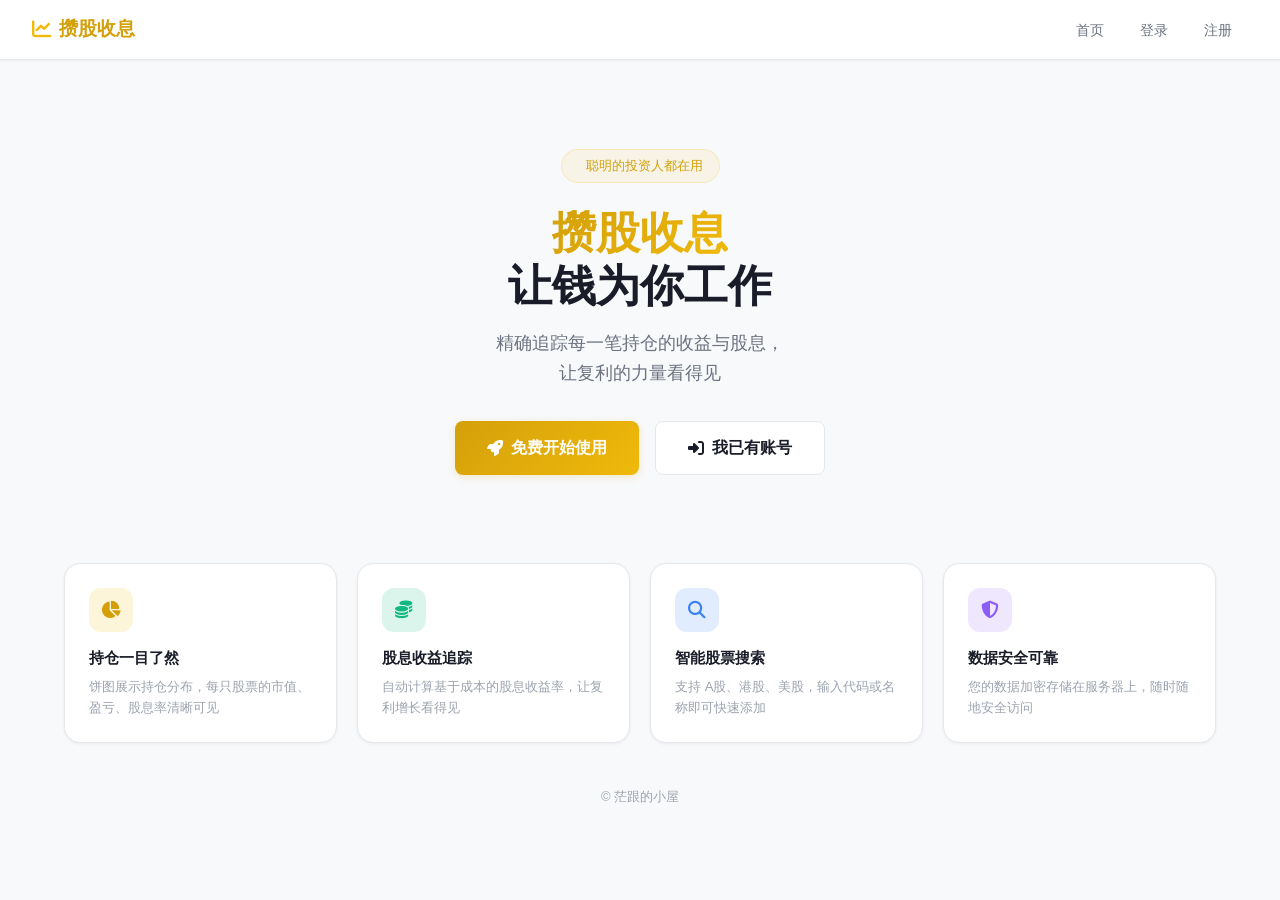
==== chicang.html @ 1822b211 "新增触发价看板/分红日历/场外基金/持仓分析数据服务 + 安全加固 - 新增四页：chicang(持仓分析+今日vs指数+收益走势)、chufa(触发价看板)、rili(分红日历+已收分红)、jiji" ====
<!DOCTYPE html>
<html lang="zh-CN">
<head>
  <meta charset="UTF-8">
  <meta name="viewport" content="width=device-width, initial-scale=1.0">
  <title>持仓分析 — 攒股收息</title>
  <link rel="stylesheet" href="css/style.css">
  <link rel="stylesheet" href="https://cdnjs.cloudflare.com/ajax/libs/font-awesome/6.4.0/css/all.min.css">
  <link rel="icon" href="favicon.ico?v=2" sizes="any">
  <link rel="icon" type="image/png" sizes="32x32" href="favicon-32.png?v=2">
  <link rel="apple-touch-icon" href="apple-touch-icon.png?v=2">
  <style>
    html{color-scheme:light}
    footer a{color:inherit;text-decoration:none;border-bottom:1px solid transparent;transition:color .2s,border-color .2s}
    footer a:hover{color:var(--accent-gold);border-bottom-color:var(--accent-gold)}
    body{background:#f8f9fb;color:#1a1d29}
    .an-head{display:flex;align-items:baseline;gap:12px;flex-wrap:wrap;margin-bottom:14px}
    .an-head h2{margin:0;font-size:20px}
    .an-head span{font-size:12.5px;color:var(--text-muted)}
    .kpis{display:grid;grid-template-columns:repeat(4,1fr);gap:11px;margin-bottom:22px}
    .kpi{background:var(--bg-card);border:1px solid var(--border-color);
      border-radius:var(--radius-md);padding:14px 16px;box-shadow:var(--shadow-sm)}
    .kpi .lab{font-size:11.5px;color:var(--text-secondary)}
    .kpi .val{font-size:21px;font-weight:600;margin-top:4px;font-variant-numeric:tabular-nums;color:var(--text-primary)}
    .kpi .ex{font-size:11px;color:var(--text-muted);margin-top:2px}
    .an-sec{margin-bottom:24px}
    .an-sec h3{font-size:15px;margin:0 0 10px;padding-left:9px;border-left:3px solid var(--accent-gold);color:var(--text-primary)}
    table.an{width:100%;border-collapse:collapse;font-size:13px;
      background:var(--bg-card);border:1px solid var(--border-color);border-radius:var(--radius-md);overflow:hidden}
    table.an th{text-align:right;padding:9px 10px;font-weight:500;font-size:11.5px;
      background:var(--bg-primary);color:var(--text-muted);border-bottom:1px solid var(--border-color);white-space:nowrap}
    table.an th:nth-child(-n+2),table.an td:nth-child(-n+2){text-align:left}
    table.an td{padding:9px 10px;text-align:right;border-bottom:1px solid rgba(128,128,128,.12);
      font-variant-numeric:tabular-nums}
    table.an tr:last-child td{border-bottom:none}
    table.an td .cd{font-size:10.5px;color:var(--text-muted);margin-left:5px}
    .ind-row{display:flex;align-items:center;gap:12px;padding:5px 0}
    .ind-name{width:96px;text-align:right;font-size:12.5px;flex:none}
    .ind-track{flex:1;height:18px;background:rgba(128,128,128,.14);border-radius:4px;overflow:hidden}
    .ind-fill{height:100%;background:var(--accent-gold);border-radius:4px;opacity:.75}
    .ind-val{width:112px;text-align:right;font-size:12.5px;color:var(--text-muted);
      font-variant-numeric:tabular-nums;flex:none}
    .alert{display:flex;gap:9px;padding:9px 13px;border-radius:9px;margin-bottom:7px;font-size:13px}
    .alert.high{background:rgba(239,68,68,.09);border:1px solid rgba(239,68,68,.32);color:#b91c1c}
    .alert.mid{background:rgba(212,160,10,.1);border:1px solid rgba(212,160,10,.32);color:#8a6200}
    .alert.low{background:rgba(59,130,246,.08);border:1px solid rgba(59,130,246,.28);color:#1d4ed8}
    .dot{width:6px;height:6px;border-radius:50%;margin-top:7px;flex:none;background:currentColor}
    .an-empty{padding:28px;text-align:center;color:var(--text-muted);font-size:13px}
    .an-note{font-size:12px;color:var(--text-muted);line-height:1.9;margin-top:12px}
    @media(max-width:760px){.kpis{grid-template-columns:repeat(2,1fr)}
      table.an{font-size:12px}table.an th,table.an td{padding:7px 5px}.ind-name{width:64px}}
    /* 基准对比 */
    .bench{display:flex;gap:16px;flex-wrap:wrap;align-items:center;
      background:var(--bg-card);border:1px solid var(--border-color);
      border-radius:var(--radius-md);padding:11px 16px;margin-bottom:18px;font-size:13px;
      box-shadow:var(--shadow-sm)}
    .b-item{display:flex;align-items:baseline;gap:6px}
    .b-lab{color:var(--text-muted);font-size:12px}
    .b-val{font-weight:600;font-variant-numeric:tabular-nums}
    .b-sep{width:1px;height:14px;background:var(--border-color)}
    .b-verdict{color:var(--text-secondary);font-size:12.5px;margin-left:auto}
    /* 收益曲线 */
    #curve{background:var(--bg-card);border:1px solid var(--border-color);
      border-radius:var(--radius-md);padding:14px 10px 8px;box-shadow:var(--shadow-sm)}
    #curve svg{display:block;width:100%;height:150px}
    .cv-empty{padding:26px;text-align:center;color:var(--text-muted);font-size:12.5px;line-height:1.8}
    /* M-2026 */

    @media (max-width:768px){
      .an-head h2{font-size:18px}
      .kpis{grid-template-columns:repeat(2,1fr);gap:9px}
      .kpi{padding:12px 13px}
      .kpi .val{font-size:18px}
      .kpi .ex{font-size:10.5px}
      .ind-name{width:72px;font-size:11.5px}
      .ind-val{width:88px;font-size:11.5px}
      .an-sec h3{font-size:14px}
    }
    @media (max-width:600px){
      table.an{font-size:12px}
      table.an th,table.an td{padding:8px 5px}
      table.an th:nth-child(2),table.an td:nth-child(2),
      table.an th:nth-child(3),table.an td:nth-child(3),
      table.an th:nth-child(4),table.an td:nth-child(4){display:none}
    }
    @media (max-width:400px){
      .kpi .val{font-size:16px}
      .kpi{padding:10px 11px}
      table.an th:nth-child(5),table.an td:nth-child(5){display:none}
      .ind-val{width:72px}
    }

  </style>
</head>
<body>
  <nav class="navbar">
    <div class="logo"><i class="fas fa-chart-line"></i> 攒股收息</div>
    <button class="menu-toggle" onclick="toggleMenu()" aria-label="菜单"><i class="fas fa-bars"></i></button>
    <ul class="nav-links" id="navLinks">
      <li><a href="dashboard.html"><i class="fas fa-tachometer-alt"></i> 仪表板</a></li>
      <li><a href="chicang.html"><i class="fas fa-chart-pie"></i> 持仓分析</a></li>
      <li><a href="chufa.html"><i class="fas fa-bell"></i> 触发价</a></li>
      <li><a href="rili.html"><i class="fas fa-calendar-check"></i> 分红日历</a></li>
      <li><a href="jijin.html"><i class="fas fa-coins"></i> 场外基金</a></li>
      <li><a href="profile.html"><i class="fas fa-user"></i> 个人中心</a></li>
    </ul>
    <div class="user-info">
      <span id="username"></span>
      <button class="btn btn-ghost btn-sm" onclick="logout()" title="退出登录">
        <i class="fas fa-sign-out-alt"></i>
      </button>
    </div>
  </nav>

  <div class="container">
    <div class="an-head">
      <h2><i class="fas fa-chart-pie"></i> 持仓分析</h2>
      <span id="asof"></span>
    </div>

    <div class="kpis" id="kpis"></div>

    <div class="bench" id="bench"></div>

    <div class="an-sec">
      <h3>收益走势</h3>
      <div id="curve"><div class="cv-empty">加载中…</div></div>
    </div>

    <div class="an-sec">
      <h3>持仓明细</h3>
      <table class="an"><thead><tr>
        <th>标的</th><th>行业</th><th>股数</th><th>现价</th><th>市值</th>
        <th>占比</th><th>股息率</th><th>浮盈亏</th>
      </tr></thead><tbody id="plist"></tbody></table>
    </div>

    <div class="an-sec">
      <h3>行业分布</h3>
      <div id="industry"></div>
    </div>

    <div class="an-sec">
      <h3>风险提示</h3>
      <div id="alerts"></div>
    </div>

    <div class="an-note">
      持仓读每日简报同源配置；行情来自腾讯财经，行业来自东方财富。<br>
      股息率 = 最近 12 个月已实施每股分红 ÷ 现价；未计红利税，实际到手少 10%–20%。
    </div>
  </div>

  <footer style="text-align:center;padding:20px;color:var(--text-muted);font-size:13px;">
    <div style="margin-bottom:10px;">本项目已开源：
      <a href="https://github.com/mongoncn/dividend-site" target="_blank" style="margin:0 10px;"><i class="fab fa-github"></i> GitHub</a> |
      <a href="https://gitee.com/mongon/dividend-site" target="_blank" style="margin:0 10px;"><i class="fab fa-git-alt"></i> Gitee</a>
    </div>
    <div>© <a href="https://www.mongon.cn/" target="_blank" >茫跟的小屋</a></div>
  </footer>

<script>
  const token = localStorage.getItem('token');
  const user = JSON.parse(localStorage.getItem('user') || '{}');
  if (!token) { location.href = 'index.html'; }
  document.getElementById('username').textContent = user.username || '';
  function toggleMenu(){ document.getElementById('navLinks').classList.toggle('active'); }
  function logout(){ localStorage.removeItem('token'); localStorage.removeItem('user'); location.href='index.html'; }

  const fmt = (n,d=0) => Number(n).toLocaleString('zh-CN',{minimumFractionDigits:d,maximumFractionDigits:d});
  const cls = n => n >= 0 ? 'up' : 'down';

  function renderBench(d){
    const s = d.summary || {}, bs = d.benchmarks || [];
    if (s.day_pct === undefined || s.day_pct === null) return;
    const combo = s.day_pct;
    let h = `<div class="b-item"><span class="b-lab">今日组合</span>
      <span class="b-val ${cls(combo)}">${combo>=0?'+':''}${fmt(combo,2)}%</span></div>`;
    for (const b of bs){
      h += `<div class="b-sep"></div><div class="b-item"><span class="b-lab">${b.name}</span>
        <span class="b-val ${cls(b.chg_pct)}">${b.chg_pct>=0?'+':''}${fmt(b.chg_pct,2)}%</span></div>`;
    }
    const zz = bs.find(x => x.name === '中证红利');
    if (zz){
      const diff = combo - zz.chg_pct;
      h += `<div class="b-verdict">${diff>=0?'跑赢':'跑输'}中证红利 ${fmt(Math.abs(diff),2)} 个百分点</div>`;
    }
    document.getElementById('bench').innerHTML = h;
  }

  function svgCurve(items){
    const W=640,H=150,PL=46,PR=12,PT=14,PB=24;
    const ps = items.map(x=>x.pct);
    let mn=Math.min(...ps,0), mx=Math.max(...ps,0);
    if (mx-mn < 1){ mn -= 0.5; mx += 0.5; }
    const span = mx-mn || 1;
    const X = i => PL + (W-PL-PR) * (items.length===1 ? .5 : i/(items.length-1));
    const Y = v => PT + (H-PT-PB) * (1-(v-mn)/span);
    const line = items.map((it,i)=>`${X(i).toFixed(1)},${Y(it.pct).toFixed(1)}`).join(' ');
    const y0 = Y(0);
    const area = `${PL},${y0} ` + line + ` ${X(items.length-1).toFixed(1)},${y0}`;
    const first = items[0], last = items[items.length-1];
    const lbl = items.length<=6 ? items : [first,null,last];
    let ticks = '';
    items.forEach((it,i)=>{
      const show = items.length<=6 || i===0 || i===items.length-1 || i%Math.ceil(items.length/4)===0;
      if(!show) return;
      ticks += `<circle cx="${X(i).toFixed(1)}" cy="${Y(it.pct).toFixed(1)}" r="2.4" fill="#d4a00a"/>`;
    });
    return `<svg viewBox="0 0 ${W} ${H}" preserveAspectRatio="none">
      <line x1="${PL}" y1="${y0.toFixed(1)}" x2="${W-PR}" y2="${y0.toFixed(1)}"
        stroke="#e5e7eb" stroke-dasharray="4 3"/>
      <polygon points="${area}" fill="rgba(212,160,10,.10)"/>
      <polyline points="${line}" fill="none" stroke="#d4a00a" stroke-width="2"
        stroke-linejoin="round" stroke-linecap="round"/>
      ${ticks}
      <text x="${PL-6}" y="${(Y(mx)+4).toFixed(1)}" text-anchor="end" font-size="10" fill="#9ca3af">${mx.toFixed(1)}%</text>
      <text x="${PL-6}" y="${(Y(mn)+4).toFixed(1)}" text-anchor="end" font-size="10" fill="#9ca3af">${mn.toFixed(1)}%</text>
      <text x="${PL}" y="${H-6}" font-size="10" fill="#9ca3af">${first.date.slice(5)}</text>
      <text x="${W-PR}" y="${H-6}" text-anchor="end" font-size="10" fill="#9ca3af">${last.date.slice(5)}</text>
    </svg>
    <div style="text-align:right;font-size:11.5px;color:#9ca3af;padding:2px 6px 4px">
      共 ${items.length} 天 · 最新 ${last.pct>=0?'+':''}${last.pct.toFixed(2)}%</div>`;
  }

  async function loadCurve(){
    const box = document.getElementById('curve');
    try{
      const r = await fetch('api/snapshots.php', { headers:{'Authorization':'Bearer '+token} });
      if (r.status === 401) return;
      const d = await r.json();
      const items = d.items || [];
      if (items.length < 2){
        box.innerHTML = `<div class="cv-empty">已记录 ${items.length} 天，满 2 天后自动开始画曲线。<br>每天 08:40 记一次，先让它跑着。</div>`;
        return;
      }
      box.innerHTML = svgCurve(items);
    }catch(e){
      box.innerHTML = '<div class="cv-empty">曲线加载失败</div>';
    }
  }

  async function load(){
    try {
      const r = await fetch('api/chicang.php', { headers: { 'Authorization': 'Bearer ' + token } });
      if (r.status === 401) { location.href = 'index.html'; return; }
      const d = await r.json();
      if (d.error) throw new Error(d.error);
      render(d);
      loadCurve();
    } catch(e){
      document.getElementById('asof').textContent = '加载失败：' + e.message;
    }
  }

  function render(d){
    document.getElementById('asof').textContent = '数据时间 ' + d.as_of;
    renderBench(d);
    const s = d.summary || {};
    document.getElementById('kpis').innerHTML = `
      <div class="kpi"><div class="lab">持仓市值</div>
        <div class="val">${fmt(s.market_value)}</div><div class="ex">${s.count} 只标的</div></div>
      <div class="kpi"><div class="lab">浮盈亏</div>
        <div class="val ${cls(s.pnl)}">${s.pnl>=0?'+':''}${fmt(s.pnl)}</div>
        <div class="ex">成本 ${fmt(s.cost)}</div></div>
      <div class="kpi"><div class="lab">加权股息率</div>
        <div class="val">${s.weighted_dy}%</div><div class="ex">按市值加权</div></div>
      <div class="kpi"><div class="lab">近 12 个月分红</div>
        <div class="val">${fmt(s.cash_12m)}</div><div class="ex">税前估算</div></div>`;

    document.getElementById('plist').innerHTML = (d.positions||[]).map(p => `<tr>
      <td>${p.name}<span class="cd">${(p.code||'').slice(2)}</span></td>
      <td>${p.industry}</td><td>${fmt(p.qty)}</td>
      <td>${p.price} <span style="font-size:10.5px;opacity:.7">${p.chg_pct>=0?'+':''}${p.chg_pct}%</span></td>
      <td>${fmt(p.mv)}</td><td>${p.weight}%</td><td>${p.dy}%</td>
      <td class="${cls(p.pnl)}">${p.pnl>=0?'+':''}${fmt(p.pnl)}
        <span style="font-size:10.5px;display:block">${p.pnl_pct>=0?'+':''}${p.pnl_pct}%</span></td>
    </tr>`).join('') || '<tr><td colspan="8" class="an-empty">无持仓</td></tr>';

    const inds = d.industries || [];
    const maxW = Math.max(...inds.map(x => x.weight), 1);
    document.getElementById('industry').innerHTML = inds.map(x => `
      <div class="ind-row">
        <div class="ind-name">${x.name}</div>
        <div class="ind-track"><div class="ind-fill" style="width:${(x.weight/maxW*100).toFixed(1)}%"></div></div>
        <div class="ind-val">${x.weight}% · ${fmt(x.mv)}</div>
      </div>`).join('') || '<div class="an-empty">无数据</div>';

    const al = d.alerts || [];
    document.getElementById('alerts').innerHTML = al.length
      ? al.map(a => `<div class="alert ${a.level}"><span class="dot"></span><span>${a.text}</span></div>`).join('')
      : '<div class="an-empty">没有触发阈值</div>';
  }

  load();
</script>
</body>
</html>
---- css/style.css ----
/* ========================================
   攒股吃息 — 浅色投资风格主题
   ======================================== */

/* CSS 变量 */
:root {
  --bg-primary: #f8f9fb;
  --bg-secondary: #ffffff;
  --bg-card: #ffffff;
  --bg-card-hover: #fafbfc;
  --bg-input: #f4f5f7;
  --border-color: #e5e7eb;
  --border-light: #d1d5db;

  --text-primary: #1a1d29;
  --text-secondary: #6b7280;
  --text-muted: #9ca3af;

  --accent-gold: #d4a00a;
  --accent-gold-light: #f0b90b;
  --accent-gold-bg: rgba(240, 185, 11, 0.08);
  --accent-blue: #3b82f6;
  --accent-green: #10b981;
  --accent-red: #ef4444;
  --accent-purple: #8b5cf6;

  --gradient-gold: linear-gradient(135deg, #d4a00a 0%, #f0b90b 100%);

  --shadow-sm: 0 1px 3px rgba(0, 0, 0, 0.06);
  --shadow-md: 0 4px 12px rgba(0, 0, 0, 0.08);
  --shadow-lg: 0 8px 24px rgba(0, 0, 0, 0.1);
  --shadow-gold: 0 4px 16px rgba(240, 185, 11, 0.15);

  --radius-sm: 8px;
  --radius-md: 12px;
  --radius-lg: 16px;

  --transition: all 0.25s cubic-bezier(0.4, 0, 0.2, 1);
}

/* 全局重置 */
*, *::before, *::after {
  margin: 0;
  padding: 0;
  box-sizing: border-box;
}

html {
  scroll-behavior: smooth;
}

body {
  font-family: -apple-system, BlinkMacSystemFont, 'Segoe UI', 'PingFang SC',
    'Hiragino Sans GB', 'Microsoft YaHei', 'Helvetica Neue', Arial, sans-serif;
  background-color: var(--bg-primary);
  color: var(--text-primary);
  line-height: 1.6;
  min-height: 100vh;
  -webkit-font-smoothing: antialiased;
}

a {
  color: var(--accent-gold);
  text-decoration: none;
  transition: var(--transition);
}

a:hover {
  color: var(--accent-gold-light);
}

::selection {
  background: rgba(240, 185, 11, 0.2);
  color: var(--text-primary);
}

/* 滚动条 */
::-webkit-scrollbar {
  width: 6px;
  height: 6px;
}

::-webkit-scrollbar-track {
  background: transparent;
}

::-webkit-scrollbar-thumb {
  background: var(--border-light);
  border-radius: 3px;
}

::-webkit-scrollbar-thumb:hover {
  background: var(--text-muted);
}

/* ========================================
   导航栏
   ======================================== */
.navbar {
  background: var(--bg-secondary);
  border-bottom: 1px solid var(--border-color);
  padding: 0 2rem;
  display: flex;
  justify-content: space-between;
  align-items: center;
  height: 60px;
  position: sticky;
  top: 0;
  z-index: 100;
  box-shadow: var(--shadow-sm);
}

.navbar .logo {
  font-size: 1.2rem;
  font-weight: 700;
  color: var(--accent-gold);
  display: flex;
  align-items: center;
  gap: 0.5rem;
}

.navbar .logo i {
  color: var(--accent-gold-light);
}

.navbar .nav-links {
  display: flex;
  gap: 0.25rem;
  list-style: none;
}

.navbar .nav-links a {
  color: var(--text-secondary);
  font-weight: 500;
  padding: 0.5rem 1rem;
  border-radius: var(--radius-sm);
  transition: var(--transition);
  font-size: 0.9rem;
}

.navbar .nav-links a:hover {
  color: var(--text-primary);
  background: var(--accent-gold-bg);
}

.navbar .user-info {
  display: flex;
  align-items: center;
  gap: 1rem;
  color: var(--text-secondary);
  font-size: 0.9rem;
}

/* 移动端汉堡菜单 */
.menu-toggle {
  display: none;
  background: none;
  border: none;
  color: var(--text-primary);
  font-size: 1.25rem;
  cursor: pointer;
  padding: 0.5rem;
}

/* ========================================
   容器
   ======================================== */
.container {
  max-width: 1200px;
  margin: 0 auto;
  padding: 1.5rem;
}

/* ========================================
   卡片
   ======================================== */
.card {
  background: var(--bg-card);
  border: 1px solid var(--border-color);
  border-radius: var(--radius-lg);
  padding: 1.5rem;
  margin-bottom: 1.5rem;
  transition: var(--transition);
  box-shadow: var(--shadow-sm);
}

.card:hover {
  box-shadow: var(--shadow-md);
}

.card-header {
  font-size: 1.05rem;
  font-weight: 600;
  margin-bottom: 1.25rem;
  color: var(--text-primary);
  display: flex;
  align-items: center;
  justify-content: space-between;
  gap: 0.5rem;
}

.card-header i {
  color: var(--accent-gold);
  font-size: 0.95rem;
}

/* ========================================
   统计卡片网格
   ======================================== */
.stats-grid {
  display: grid;
  grid-template-columns: repeat(auto-fit, minmax(220px, 1fr));
  gap: 1rem;
  margin-bottom: 2rem;
}

.stat-card {
  background: var(--bg-card);
  border: 1px solid var(--border-color);
  border-radius: var(--radius-lg);
  padding: 1.25rem;
  text-align: center;
  transition: var(--transition);
  position: relative;
  overflow: hidden;
  box-shadow: var(--shadow-sm);
}

.stat-card::before {
  content: '';
  position: absolute;
  top: 0;
  left: 0;
  right: 0;
  height: 3px;
  background: var(--gradient-gold);
  opacity: 0;
  transition: var(--transition);
}

.stat-card:hover {
  border-color: var(--accent-gold-light);
  transform: translateY(-2px);
  box-shadow: var(--shadow-gold);
}

.stat-card:hover::before {
  opacity: 1;
}

.stat-card .stat-icon {
  width: 44px;
  height: 44px;
  border-radius: 12px;
  display: flex;
  align-items: center;
  justify-content: center;
  margin: 0 auto 0.75rem;
  font-size: 1.1rem;
}

.stat-card .stat-icon.gold { background: rgba(240, 185, 11, 0.1); color: var(--accent-gold); }
.stat-card .stat-icon.blue { background: rgba(59, 130, 246, 0.1); color: var(--accent-blue); }
.stat-card .stat-icon.green { background: rgba(16, 185, 129, 0.1); color: var(--accent-green); }
.stat-card .stat-icon.red { background: rgba(239, 68, 68, 0.1); color: var(--accent-red); }
.stat-card .stat-icon.purple { background: rgba(139, 92, 246, 0.1); color: var(--accent-purple); }

.stat-card .stat-value {
  font-size: 1.65rem;
  font-weight: 700;
  color: var(--text-primary);
  margin-bottom: 0.25rem;
  font-variant-numeric: tabular-nums;
}

.stat-card .stat-label {
  font-size: 0.78rem;
  color: var(--text-muted);
  text-transform: uppercase;
  letter-spacing: 0.05em;
}

/* ========================================
   按钮
   ======================================== */
.btn {
  display: inline-flex;
  align-items: center;
  justify-content: center;
  gap: 0.5rem;
  padding: 0.625rem 1.25rem;
  border: none;
  border-radius: var(--radius-sm);
  font-size: 0.875rem;
  font-weight: 600;
  cursor: pointer;
  transition: var(--transition);
  text-decoration: none;
  line-height: 1.5;
  white-space: nowrap;
}

.btn:active {
  transform: scale(0.97);
}

.btn-primary {
  background: var(--gradient-gold);
  color: #fff;
  box-shadow: 0 2px 8px rgba(212, 160, 10, 0.2);
}

.btn-primary:hover {
  box-shadow: 0 4px 14px rgba(212, 160, 10, 0.35);
  color: #fff;
}

.btn-secondary {
  background: var(--bg-card);
  color: var(--text-primary);
  border: 1px solid var(--border-color);
}

.btn-secondary:hover {
  border-color: var(--border-light);
  background: var(--bg-card-hover);
}

.btn-danger {
  background: rgba(239, 68, 68, 0.08);
  color: var(--accent-red);
  border: 1px solid rgba(239, 68, 68, 0.2);
}

.btn-danger:hover {
  background: rgba(239, 68, 68, 0.15);
}

.btn-ghost {
  background: transparent;
  color: var(--text-secondary);
  padding: 0.5rem;
}

.btn-ghost:hover {
  color: var(--text-primary);
  background: var(--bg-input);
}

.btn-sm {
  padding: 0.375rem 0.75rem;
  font-size: 0.8rem;
}

.btn-lg {
  padding: 0.875rem 2rem;
  font-size: 1rem;
}

.btn-icon {
  width: 34px;
  height: 34px;
  padding: 0;
  border-radius: var(--radius-sm);
}

.btn .spinner {
  width: 16px;
  height: 16px;
  border: 2px solid transparent;
  border-top-color: currentColor;
  border-radius: 50%;
  animation: spin 0.6s linear infinite;
}

/* ========================================
   表单
   ======================================== */
.form-group {
  margin-bottom: 1.25rem;
}

.form-group label {
  display: block;
  margin-bottom: 0.5rem;
  font-weight: 500;
  color: var(--text-secondary);
  font-size: 0.85rem;
}

.form-group input,
.form-group select,
.form-group textarea {
  width: 100%;
  padding: 0.7rem 1rem;
  background: var(--bg-input);
  border: 1px solid var(--border-color);
  border-radius: var(--radius-sm);
  color: var(--text-primary);
  font-size: 0.9rem;
  transition: var(--transition);
  font-family: inherit;
}

.form-group input::placeholder,
.form-group textarea::placeholder {
  color: var(--text-muted);
}

.form-group input:focus,
.form-group select:focus,
.form-group textarea:focus {
  outline: none;
  border-color: var(--accent-gold-light);
  box-shadow: 0 0 0 3px rgba(240, 185, 11, 0.1);
  background: #fff;
}

.form-group select {
  cursor: pointer;
  appearance: none;
  background-image: url("data:image/svg+xml,%3Csvg xmlns='http://www.w3.org/2000/svg' width='12' height='12' fill='%239ca3af' viewBox='0 0 16 16'%3E%3Cpath d='M8 11L3 6h10l-5 5z'/%3E%3C/svg%3E");
  background-repeat: no-repeat;
  background-position: right 1rem center;
  padding-right: 2.5rem;
}

/* ========================================
   表格
   ======================================== */
.table-responsive {
  overflow-x: auto;
  -webkit-overflow-scrolling: touch;
}

table {
  width: 100%;
  border-collapse: separate;
  border-spacing: 0;
}

table th {
  background: var(--bg-primary);
  color: var(--text-muted);
  font-weight: 600;
  font-size: 0.72rem;
  text-transform: uppercase;
  letter-spacing: 0.05em;
  padding: 0.75rem 1rem;
  text-align: left;
  border-bottom: 1px solid var(--border-color);
  white-space: nowrap;
}

table th:first-child {
  border-radius: var(--radius-sm) 0 0 0;
}

table th:last-child {
  border-radius: 0 var(--radius-sm) 0 0;
}

table td {
  padding: 0.8rem 1rem;
  border-bottom: 1px solid var(--border-color);
  font-size: 0.875rem;
  vertical-align: middle;
}

table tbody tr {
  transition: var(--transition);
}

table tbody tr:hover {
  background: var(--accent-gold-bg);
}

table tbody tr:last-child td {
  border-bottom: none;
}

/* 表格内输入框 */
table input[type="number"] {
  background: var(--bg-input);
  border: 1px solid var(--border-color);
  border-radius: var(--radius-sm);
  color: var(--text-primary);
  padding: 0.35rem 0.5rem;
  font-size: 0.825rem;
  width: 85px;
  transition: var(--transition);
}

table input[type="number"]:focus {
  outline: none;
  border-color: var(--accent-gold-light);
  box-shadow: 0 0 0 2px rgba(240, 185, 11, 0.1);
  background: #fff;
}

/* ========================================
   收益颜色
   ======================================== */
.positive {
  color: var(--accent-green) !important;
}

.negative {
  color: var(--accent-red) !important;
}

/* ========================================
   模态框
   ======================================== */
.modal {
  display: none;
  position: fixed;
  top: 0;
  left: 0;
  width: 100%;
  height: 100%;
  background: rgba(0, 0, 0, 0.4);
  backdrop-filter: blur(4px);
  z-index: 1000;
  justify-content: center;
  align-items: center;
  padding: 1rem;
}

.modal.active {
  display: flex;
  animation: fadeIn 0.2s ease;
}

.modal-content {
  background: var(--bg-card);
  border: 1px solid var(--border-color);
  border-radius: var(--radius-lg);
  padding: 1.75rem;
  width: 100%;
  max-width: 480px;
  max-height: 90vh;
  overflow-y: auto;
  animation: slideUp 0.3s ease;
  box-shadow: var(--shadow-lg);
}

.modal-header {
  display: flex;
  justify-content: space-between;
  align-items: center;
  margin-bottom: 1.5rem;
  padding-bottom: 1rem;
  border-bottom: 1px solid var(--border-color);
}

.modal-header h2 {
  font-size: 1.1rem;
  font-weight: 600;
  display: flex;
  align-items: center;
  gap: 0.5rem;
}

.modal-header h2 i {
  color: var(--accent-gold);
}

.modal-close {
  background: none;
  border: none;
  color: var(--text-muted);
  font-size: 1.5rem;
  cursor: pointer;
  width: 32px;
  height: 32px;
  display: flex;
  align-items: center;
  justify-content: center;
  border-radius: var(--radius-sm);
  transition: var(--transition);
}

.modal-close:hover {
  color: var(--text-primary);
  background: var(--bg-input);
}

/* ========================================
   提示消息
   ======================================== */
.alert {
  padding: 0.875rem 1.25rem;
  border-radius: var(--radius-sm);
  margin-bottom: 1rem;
  font-size: 0.875rem;
  display: flex;
  align-items: center;
  gap: 0.75rem;
  animation: slideDown 0.3s ease;
}

.alert-success {
  background: rgba(16, 185, 129, 0.08);
  color: #059669;
  border: 1px solid rgba(16, 185, 129, 0.2);
}

.alert-error {
  background: rgba(239, 68, 68, 0.08);
  color: #dc2626;
  border: 1px solid rgba(239, 68, 68, 0.2);
}

.alert-info {
  background: rgba(59, 130, 246, 0.08);
  color: #2563eb;
  border: 1px solid rgba(59, 130, 246, 0.2);
}

/* ========================================
   加载动画
   ======================================== */
.loading-spinner {
  display: inline-flex;
  align-items: center;
  justify-content: center;
  gap: 0.5rem;
  color: var(--text-muted);
  font-size: 0.875rem;
}

.spinner-ring {
  width: 20px;
  height: 20px;
  border: 2px solid var(--border-color);
  border-top-color: var(--accent-gold);
  border-radius: 50%;
  animation: spin 0.8s linear infinite;
}

@keyframes spin {
  to { transform: rotate(360deg); }
}

@keyframes fadeIn {
  from { opacity: 0; }
  to { opacity: 1; }
}

@keyframes slideUp {
  from { opacity: 0; transform: translateY(20px); }
  to { opacity: 1; transform: translateY(0); }
}

@keyframes slideDown {
  from { opacity: 0; transform: translateY(-10px); }
  to { opacity: 1; transform: translateY(0); }
}

/* ========================================
   搜索下拉
   ======================================== */
.search-dropdown {
  position: absolute;
  top: 100%;
  left: 0;
  right: 0;
  background: var(--bg-card);
  border: 1px solid var(--border-color);
  border-radius: var(--radius-sm);
  max-height: 220px;
  overflow-y: auto;
  z-index: 50;
  box-shadow: var(--shadow-lg);
  display: none;
}

.search-dropdown.active {
  display: block;
  animation: slideDown 0.2s ease;
}

.search-item {
  padding: 0.7rem 1rem;
  cursor: pointer;
  transition: var(--transition);
  border-bottom: 1px solid var(--border-color);
  display: flex;
  justify-content: space-between;
  align-items: center;
}

.search-item:last-child {
  border-bottom: none;
}

.search-item:hover {
  background: var(--accent-gold-bg);
}

.search-item .stock-info {
  display: flex;
  flex-direction: column;
  gap: 2px;
  min-width: 0;
}

.search-item .symbol {
  font-weight: 700;
  color: var(--text-primary);
  font-size: 0.9rem;
}

.search-item .name {
  color: var(--text-muted);
  font-size: 0.78rem;
}

.search-item .market {
  font-size: 0.7rem;
  color: var(--accent-gold);
  background: var(--accent-gold-bg);
  padding: 0.15rem 0.5rem;
  border-radius: 999px;
  font-weight: 500;
  white-space: nowrap;
}

/* ========================================
   认证页面（登录/注册）
   ======================================== */
.auth-container {
  max-width: 420px;
  margin: 4rem auto;
}

.auth-container .card {
  padding: 2rem;
}

.auth-container .card-header {
  text-align: center;
  justify-content: center;
  font-size: 1.2rem;
  margin-bottom: 1.5rem;
}

.auth-container .btn {
  width: 100%;
  padding: 0.75rem;
}

.auth-container .auth-link {
  text-align: center;
  margin-top: 1.25rem;
  color: var(--text-muted);
  font-size: 0.875rem;
}

/* ========================================
   仪表板
   ======================================== */
.dashboard-header {
  display: flex;
  justify-content: space-between;
  align-items: center;
  margin-bottom: 2rem;
  flex-wrap: wrap;
  gap: 1rem;
}

.dashboard-header h1 {
  font-size: 1.4rem;
  font-weight: 700;
  display: flex;
  align-items: center;
  gap: 0.5rem;
}

.dashboard-header h1 i {
  color: var(--accent-gold);
}

.dashboard-actions {
  display: flex;
  gap: 0.75rem;
}

/* ========================================
   首页 Hero
   ======================================== */
.hero {
  text-align: center;
  padding: 4rem 1rem 2.5rem;
}

.hero-badge {
  display: inline-flex;
  align-items: center;
  gap: 0.5rem;
  background: var(--accent-gold-bg);
  border: 1px solid rgba(240, 185, 11, 0.2);
  color: var(--accent-gold);
  padding: 0.375rem 1rem;
  border-radius: 999px;
  font-size: 0.8rem;
  font-weight: 500;
  margin-bottom: 1.5rem;
}

.hero h1 {
  font-size: 2.75rem;
  font-weight: 800;
  line-height: 1.2;
  margin-bottom: 1rem;
  color: var(--text-primary);
}

.hero h1 .highlight {
  background: var(--gradient-gold);
  -webkit-background-clip: text;
  -webkit-text-fill-color: transparent;
  background-clip: text;
}

.hero p {
  font-size: 1.1rem;
  color: var(--text-secondary);
  max-width: 480px;
  margin: 0 auto 2rem;
  line-height: 1.7;
}

.hero-actions {
  display: flex;
  justify-content: center;
  gap: 1rem;
  flex-wrap: wrap;
}

.features-grid {
  display: grid;
  grid-template-columns: repeat(auto-fit, minmax(250px, 1fr));
  gap: 1.25rem;
  margin-top: 3rem;
}

.feature-card {
  background: var(--bg-card);
  border: 1px solid var(--border-color);
  border-radius: var(--radius-lg);
  padding: 1.5rem;
  transition: var(--transition);
  text-align: left;
  box-shadow: var(--shadow-sm);
}

.feature-card:hover {
  border-color: var(--accent-gold-light);
  transform: translateY(-3px);
  box-shadow: var(--shadow-gold);
}

.feature-card .feature-icon {
  width: 44px;
  height: 44px;
  border-radius: 12px;
  display: flex;
  align-items: center;
  justify-content: center;
  font-size: 1.1rem;
  margin-bottom: 0.875rem;
}

.feature-card h3 {
  font-size: 0.95rem;
  font-weight: 600;
  margin-bottom: 0.375rem;
  color: var(--text-primary);
}

.feature-card p {
  font-size: 0.825rem;
  color: var(--text-muted);
  line-height: 1.6;
}

/* ========================================
   页脚
   ======================================== */
.footer {
  text-align: center;
  padding: 2rem;
  color: var(--text-muted);
  font-size: 0.8rem;
  margin-top: 3rem;
}

/* ========================================
   空状态
   ======================================== */
.empty-state {
  text-align: center;
  padding: 3rem 1.5rem;
  color: var(--text-muted);
}

.empty-state i {
  font-size: 3rem;
  margin-bottom: 1rem;
  color: var(--border-light);
}

.empty-state p {
  margin-bottom: 1rem;
  font-size: 0.95rem;
}

/* ========================================
   股票标签
   ======================================== */
.stock-symbol {
  font-weight: 700;
  color: var(--text-primary);
  font-size: 0.9rem;
}

.stock-name {
  color: var(--text-secondary);
  font-size: 0.8rem;
}

/* ========================================
   持仓操作按钮
   ======================================== */
.holding-actions {
  display: flex;
  gap: 0.375rem;
  flex-wrap: wrap;
  align-items: center;
}

.holding-actions .btn {
  white-space: nowrap;
}

/* ========================================
   响应式
   ======================================== */
@media (max-width: 768px) {
  .navbar {
    padding: 0 1rem;
    flex-wrap: wrap;
    height: auto;
    padding-top: 0.75rem;
    padding-bottom: 0.75rem;
  }

  .menu-toggle {
    display: block;
  }

  .navbar .nav-links {
    display: none;
    width: 100%;
    flex-direction: column;
    gap: 0.25rem;
    padding-top: 0.5rem;
  }

  .navbar .nav-links.active {
    display: flex;
  }

  .navbar .nav-links a {
    padding: 0.625rem 0.75rem;
  }

  .container {
    padding: 1rem;
  }

  .hero h1 {
    font-size: 1.85rem;
  }

  .hero p {
    font-size: 0.95rem;
  }

  .stats-grid {
    grid-template-columns: repeat(2, 1fr);
    gap: 0.75rem;
  }

  .stat-card .stat-value {
    font-size: 1.3rem;
  }

  .dashboard-header {
    flex-direction: column;
    align-items: flex-start;
  }

  /* 移动端卡片式表格 */
  .table-responsive table thead {
    display: none;
  }

  .table-responsive table,
  .table-responsive table tbody,
  .table-responsive table tr,
  .table-responsive table td {
    display: block;
    width: 100%;
  }

  .table-responsive table tr {
    background: var(--bg-card);
    border: 1px solid var(--border-color);
    border-radius: var(--radius-md);
    padding: 1rem;
    margin-bottom: 0.75rem;
    box-shadow: var(--shadow-sm);
  }

  .table-responsive table td {
    border: none;
    padding: 0.3rem 0;
    display: flex;
    justify-content: space-between;
    align-items: center;
    font-size: 0.85rem;
  }

  .table-responsive table td::before {
    content: attr(data-label);
    color: var(--text-muted);
    font-size: 0.75rem;
    font-weight: 500;
  }

  .modal-content {
    padding: 1.25rem;
    margin: 0.5rem;
  }

  .features-grid {
    grid-template-columns: 1fr;
  }

  .hero-actions {
    flex-direction: column;
    align-items: center;
  }

  .hero-actions .btn {
    width: 100%;
    max-width: 280px;
  }
}

@media (max-width: 480px) {
  .stats-grid {
    grid-template-columns: 1fr;
  }
}

/* ===== 个人中心页面 ===== */
.profile-grid {
  display: grid;
  grid-template-columns: repeat(auto-fit, minmax(350px, 1fr));
  gap: 1.5rem;
}

.profile-info {
  display: flex;
  flex-direction: column;
  gap: 1rem;
}

.info-row {
  display: flex;
  justify-content: space-between;
  align-items: center;
  padding: 0.75rem 0;
  border-bottom: 1px solid var(--border-light);
}

.info-row:last-child {
  border-bottom: none;
}

.info-label {
  color: var(--text-muted);
  font-size: 0.9rem;
}

.info-value {
  font-weight: 600;
  color: var(--text-primary);
}

.btn-danger {
  background: var(--accent-red);
  color: white;
}

.btn-danger:hover {
  background: #dc2626;
}

/* 验证码输入 */
.code-input {
  display: flex;
  gap: 10px;
  align-items: stretch;
}

.code-input input {
  flex: 1;
  min-width: 0;
}

.code-input .btn {
  width: auto !important;
  padding: 0 14px;
  font-size: 0.82rem;
  flex-shrink: 0;
}

.code-input .btn:disabled {
  opacity: 0.5;
}

/* 响应式 */
@media (max-width: 768px) {
  .profile-grid {
    grid-template-columns: 1fr;
  }
}
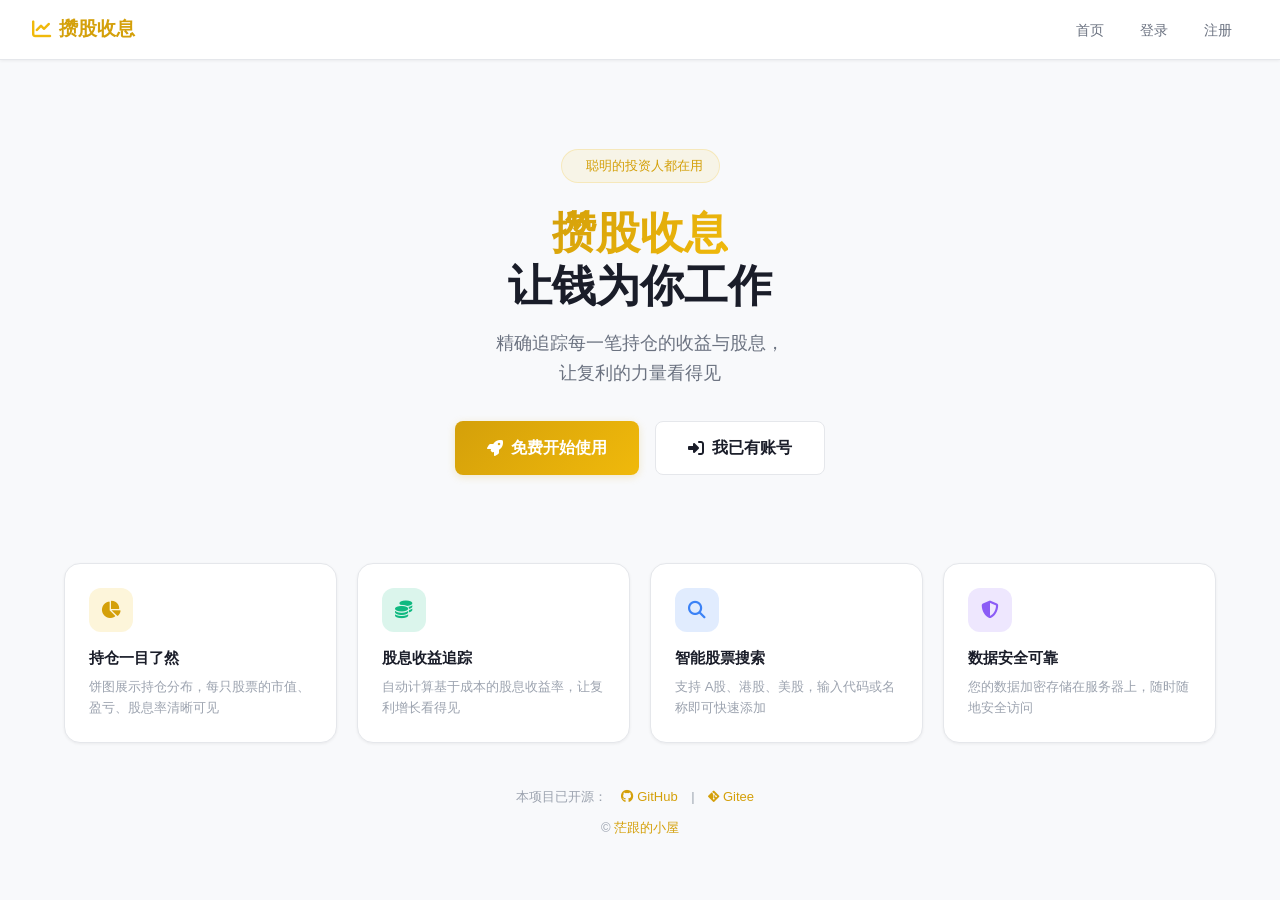
==== commit 1664f22b: "移除场外基金页（开源版） - 场外基金数据仅来自部署配置 portfolio.json，无管理界面，对开源用户只显示示例数据，易造成误解 - 删除 jijin.html 与 api/funds.php" ====
--- a/chicang.html
+++ b/chicang.html
@@ -101,7 +101,6 @@
       <li><a href="chicang.html"><i class="fas fa-chart-pie"></i> 持仓分析</a></li>
       <li><a href="chufa.html"><i class="fas fa-bell"></i> 触发价</a></li>
       <li><a href="rili.html"><i class="fas fa-calendar-check"></i> 分红日历</a></li>
-      <li><a href="jijin.html"><i class="fas fa-coins"></i> 场外基金</a></li>
       <li><a href="profile.html"><i class="fas fa-user"></i> 个人中心</a></li>
     </ul>
     <div class="user-info">
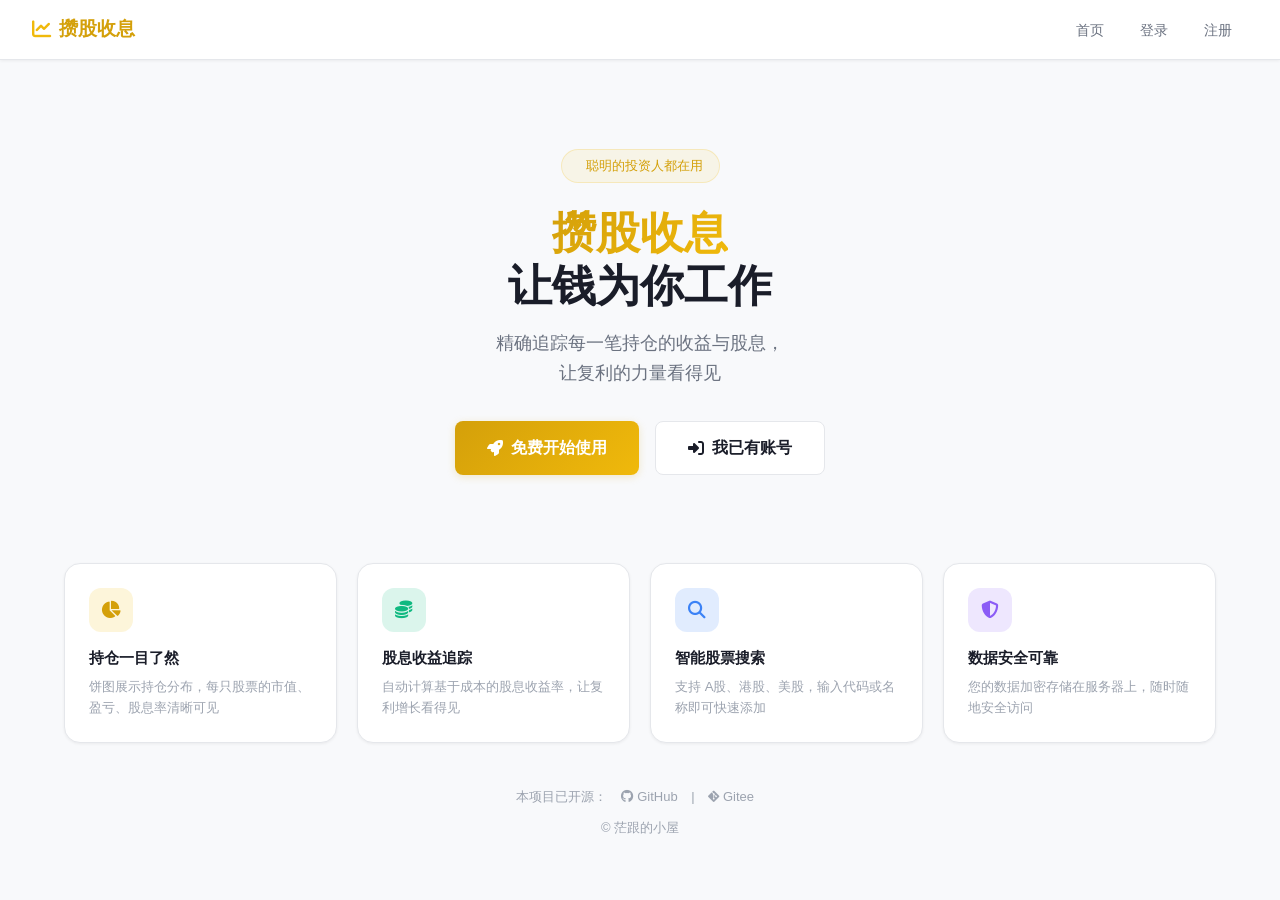
==== commit cac6b25c: "持仓分析页：今日vs指数、收益走势、行业分布、风险提示" ====
--- a/chicang.html
+++ b/chicang.html
@@ -99,7 +99,6 @@
     <ul class="nav-links" id="navLinks">
       <li><a href="dashboard.html"><i class="fas fa-tachometer-alt"></i> 仪表板</a></li>
       <li><a href="chicang.html"><i class="fas fa-chart-pie"></i> 持仓分析</a></li>
-      <li><a href="chufa.html"><i class="fas fa-bell"></i> 触发价</a></li>
       <li><a href="rili.html"><i class="fas fa-calendar-check"></i> 分红日历</a></li>
       <li><a href="profile.html"><i class="fas fa-user"></i> 个人中心</a></li>
     </ul>
@@ -295,3 +294,4 @@
 </script>
 </body>
 </html>
+
--- a/css/style.css
+++ b/css/style.css
@@ -67,6 +67,14 @@
 
 a:hover {
   color: var(--accent-gold-light);
+}
+
+/* 页脚链接跟随页脚文字色，不再继承金色 */
+footer a {
+  color: inherit;
+}
+footer a:hover {
+  color: var(--accent-gold);
 }
 
 ::selection {
@@ -1140,3 +1148,4 @@
     grid-template-columns: 1fr;
   }
 }
+
